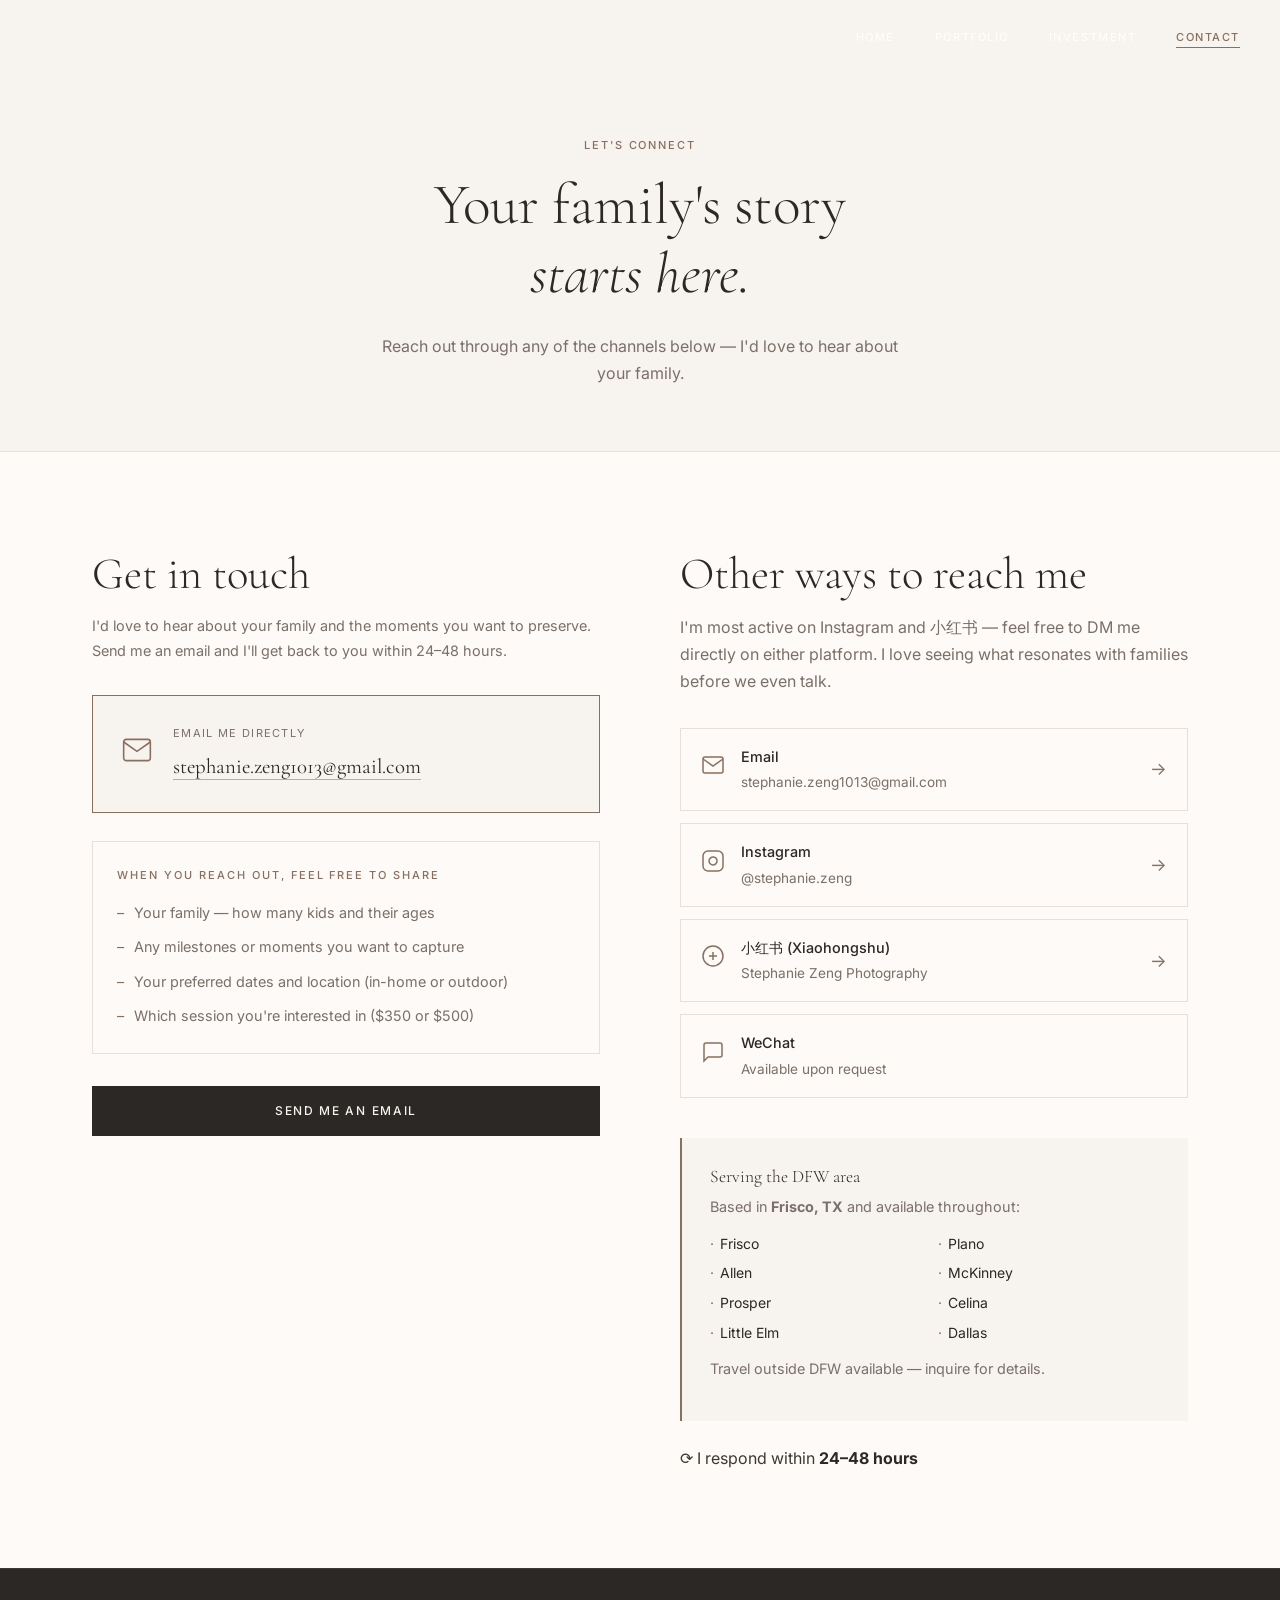
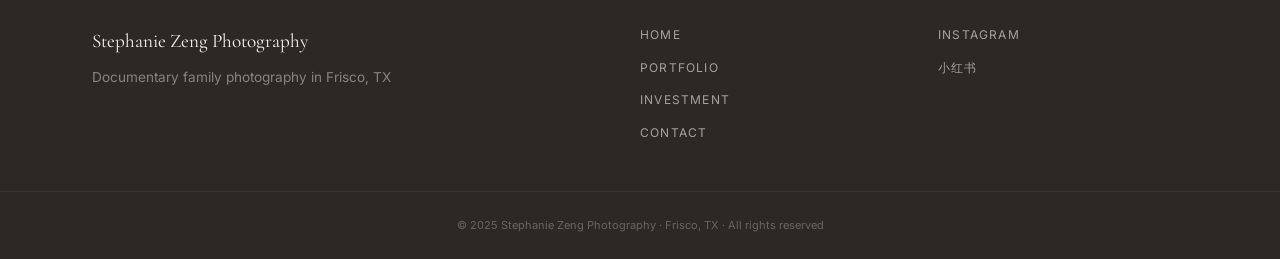
==== contact.html @ 724fb05b "Add files via upload" ====
<!DOCTYPE html>
<html lang="en">
<head>
  <meta charset="UTF-8" />
  <meta name="viewport" content="width=device-width, initial-scale=1.0" />
  <title>Contact | Stephanie Zeng Photography | Frisco Family Photographer</title>
  <meta name="description" content="Book a documentary family photography session with Stephanie Zeng in Frisco, Plano, Allen, McKinney, and Dallas TX. Reach out via email, Instagram, or WeChat." />
  <meta name="keywords" content="book Frisco family photographer, contact Dallas documentary photographer, family photography inquiry DFW, Plano family photo session booking" />
  <link rel="canonical" href="https://stephaniezeng.com/contact.html" />
  <link rel="preconnect" href="https://fonts.googleapis.com">
  <link href="https://fonts.googleapis.com/css2?family=Cormorant+Garamond:ital,wght@0,300;0,400;1,300;1,400&family=Inter:wght@300;400;500&display=swap" rel="stylesheet">
  <link rel="stylesheet" href="css/style.css" />
</head>
<body>

  <nav class="nav" id="nav">
    <a href="index.html" class="nav-logo">Stephanie Zeng</a>
    <button class="nav-toggle" id="navToggle" aria-label="Open menu">&#9776;</button>
    <ul class="nav-links" id="navLinks">
      <li><a href="index.html">Home</a></li>
      <li><a href="portfolio.html">Portfolio</a></li>
      <li><a href="investment.html">Investment</a></li>
      <li><a href="contact.html" class="active">Contact</a></li>
    </ul>
  </nav>

  <!-- PAGE HERO -->
  <section class="page-hero">
    <div class="container">
      <p class="eyebrow center">Let's Connect</p>
      <h1 class="center">Your family's story<br /><em>starts here.</em></h1>
      <p class="page-hero-sub center">Reach out through any of the channels below — I'd love to hear about your family.</p>
    </div>
  </section>

  <!-- CONTACT SECTION -->
  <section class="contact-section section">
    <div class="container contact-grid">

      <!-- EMAIL CARD -->
      <div class="contact-form-wrap">
        <h2>Get in touch</h2>
        <p class="contact-form-note">I'd love to hear about your family and the moments you want to preserve. Send me an email and I'll get back to you within 24–48 hours.</p>

        <div class="email-cta-card">
          <div class="email-cta-icon">
            <svg width="32" height="32" viewBox="0 0 24 24" fill="none" stroke="currentColor" stroke-width="1.2"><path d="M4 4h16c1.1 0 2 .9 2 2v12c0 1.1-.9 2-2 2H4c-1.1 0-2-.9-2-2V6c0-1.1.9-2 2-2z"/><polyline points="22,6 12,13 2,6"/></svg>
          </div>
          <div class="email-cta-text">
            <p class="email-cta-label">Email me directly</p>
            <a href="mailto:stephanie.zeng1013@gmail.com" class="email-cta-address">stephanie.zeng1013@gmail.com</a>
          </div>
        </div>

        <div class="email-what-to-include">
          <p class="eyebrow">When you reach out, feel free to share</p>
          <ul class="email-tips">
            <li>Your family — how many kids and their ages</li>
            <li>Any milestones or moments you want to capture</li>
            <li>Your preferred dates and location (in-home or outdoor)</li>
            <li>Which session you're interested in ($350 or $500)</li>
          </ul>
        </div>

        <a href="mailto:stephanie.zeng1013@gmail.com" class="btn-primary full-width" style="margin-top:32px;display:block;">Send Me an Email</a>
      </div>

      <!-- CONTACT INFO -->
      <div class="contact-info-wrap">
        <h2>Other ways to reach me</h2>
        <p>I'm most active on Instagram and 小红书 — feel free to DM me directly on either platform. I love seeing what resonates with families before we even talk.</p>

        <div class="contact-channels">

          <a href="mailto:stephanie.zeng1013@gmail.com" class="channel-card">
            <div class="channel-icon">
              <svg width="24" height="24" viewBox="0 0 24 24" fill="none" stroke="currentColor" stroke-width="1.5"><path d="M4 4h16c1.1 0 2 .9 2 2v12c0 1.1-.9 2-2 2H4c-1.1 0-2-.9-2-2V6c0-1.1.9-2 2-2z"/><polyline points="22,6 12,13 2,6"/></svg>
            </div>
            <div class="channel-text">
              <p class="channel-name">Email</p>
              <p class="channel-handle">stephanie.zeng1013@gmail.com</p>
            </div>
            <span class="channel-arrow">→</span>
          </a>

          <a href="https://www.instagram.com/stephanie.zeng" target="_blank" rel="noopener" class="channel-card">
            <div class="channel-icon">
              <svg width="24" height="24" viewBox="0 0 24 24" fill="none" stroke="currentColor" stroke-width="1.5"><rect x="2" y="2" width="20" height="20" rx="5" ry="5"/><path d="M16 11.37A4 4 0 1 1 12.63 8 4 4 0 0 1 16 11.37z"/><line x1="17.5" y1="6.5" x2="17.51" y2="6.5"/></svg>
            </div>
            <div class="channel-text">
              <p class="channel-name">Instagram</p>
              <p class="channel-handle">@stephanie.zeng</p>
            </div>
            <span class="channel-arrow">→</span>
          </a>

          <a href="https://xhslink.com/m/5gTc3pOrVRB" target="_blank" rel="noopener" class="channel-card">
            <div class="channel-icon">
              <svg width="24" height="24" viewBox="0 0 24 24" fill="none" stroke="currentColor" stroke-width="1.5"><path d="M12 2C6.48 2 2 6.48 2 12s4.48 10 10 10 10-4.48 10-10S17.52 2 12 2z"/><path d="M8 12h8M12 8v8"/></svg>
            </div>
            <div class="channel-text">
              <p class="channel-name">小红书 (Xiaohongshu)</p>
              <p class="channel-handle">Stephanie Zeng Photography</p>
            </div>
            <span class="channel-arrow">→</span>
          </a>

          <div class="channel-card no-link">
            <div class="channel-icon">
              <svg width="24" height="24" viewBox="0 0 24 24" fill="none" stroke="currentColor" stroke-width="1.5"><path d="M21 15a2 2 0 0 1-2 2H7l-4 4V5a2 2 0 0 1 2-2h14a2 2 0 0 1 2 2z"/></svg>
            </div>
            <div class="channel-text">
              <p class="channel-name">WeChat</p>
              <p class="channel-handle">Available upon request</p>
            </div>
          </div>

        </div>

        <div class="contact-location-note">
          <h3>Serving the DFW area</h3>
          <p>Based in <strong>Frisco, TX</strong> and available throughout:</p>
          <ul class="location-list">
            <li>Frisco</li>
            <li>Plano</li>
            <li>Allen</li>
            <li>McKinney</li>
            <li>Prosper</li>
            <li>Celina</li>
            <li>Little Elm</li>
            <li>Dallas</li>
          </ul>
          <p class="location-note-sub">Travel outside DFW available — inquire for details.</p>
        </div>

        <div class="response-time">
          <p>⟳ I respond within <strong>24–48 hours</strong></p>
        </div>

      </div>
    </div>
  </section>

  <footer class="footer">
    <div class="container footer-inner">
      <div class="footer-brand">
        <p class="footer-logo">Stephanie Zeng Photography</p>
        <p class="footer-tagline">Documentary family photography in Frisco, TX</p>
      </div>
      <div class="footer-links">
        <a href="index.html">Home</a>
        <a href="portfolio.html">Portfolio</a>
        <a href="investment.html">Investment</a>
        <a href="contact.html">Contact</a>
      </div>
      <div class="footer-social">
        <a href="https://www.instagram.com/stephanie.zeng" target="_blank" rel="noopener">Instagram</a>
        <a href="https://xhslink.com/m/5gTc3pOrVRB" target="_blank" rel="noopener">小红书</a>
      </div>
    </div>
    <p class="footer-copy">&copy; 2025 Stephanie Zeng Photography · Frisco, TX · All rights reserved</p>
  </footer>

  <script src="js/main.js"></script>
</body>
</html>
---- css/style.css ----
/* =========================================
   STEPHANIE ZENG PHOTOGRAPHY
   Design: Warm film-toned, editorial minimal
   Palette: Warm ivory, deep charcoal, dusty clay
   Type: Cormorant Garamond (display) + Inter (body)
   ========================================= */

:root {
  --ivory: #F7F3EE;
  --warm-white: #FDFAF7;
  --charcoal: #2C2825;
  --charcoal-soft: #4A4540;
  --clay: #8B6F5E;
  --clay-light: #C4A898;
  --warm-gray: #E8E0D8;
  --warm-gray-mid: #D0C8BF;
  --text-body: #3D3830;
  --text-muted: #7A7068;
  --font-display: 'Cormorant Garamond', Georgia, serif;
  --font-body: 'Inter', system-ui, sans-serif;
  --nav-h: 72px;
  --max-w: 1160px;
  --radius: 2px;
  --transition: 0.3s ease;
}

*, *::before, *::after { box-sizing: border-box; margin: 0; padding: 0; }

html { scroll-behavior: smooth; }

body {
  font-family: var(--font-body);
  background: var(--warm-white);
  color: var(--text-body);
  font-size: 16px;
  line-height: 1.7;
  -webkit-font-smoothing: antialiased;
}

img { display: block; width: 100%; height: 100%; object-fit: cover; }

a { color: inherit; text-decoration: none; }

ul { list-style: none; }

/* ---- UTILITIES ---- */
.container { max-width: var(--max-w); margin: 0 auto; padding: 0 32px; }
.section { padding: 96px 0; }
.bg-warm { background: var(--ivory); }
.center { text-align: center; }
.eyebrow {
  font-family: var(--font-body);
  font-size: 11px;
  font-weight: 500;
  letter-spacing: 0.18em;
  text-transform: uppercase;
  color: var(--clay);
  margin-bottom: 16px;
}
.mt-lg { margin-top: 56px; }

h1, h2, h3 {
  font-family: var(--font-display);
  font-weight: 300;
  line-height: 1.2;
  color: var(--charcoal);
}

h1 { font-size: clamp(2.6rem, 6vw, 4.2rem); margin-bottom: 24px; }
h2 { font-size: clamp(1.9rem, 4vw, 2.8rem); margin-bottom: 24px; }
h3 { font-size: 1.4rem; margin-bottom: 12px; }
em { font-style: italic; }

p { margin-bottom: 16px; color: var(--text-body); font-size: 1rem; }
p:last-child { margin-bottom: 0; }

/* ---- BUTTONS ---- */
.btn-primary, .btn-secondary, .btn-light {
  display: inline-block;
  font-family: var(--font-body);
  font-size: 12px;
  font-weight: 500;
  letter-spacing: 0.14em;
  text-transform: uppercase;
  padding: 14px 36px;
  border: 1px solid;
  transition: all var(--transition);
  cursor: pointer;
}

.btn-primary {
  background: var(--charcoal);
  color: var(--ivory);
  border-color: var(--charcoal);
}
.btn-primary:hover { background: var(--clay); border-color: var(--clay); }

.btn-secondary {
  background: transparent;
  color: var(--charcoal);
  border-color: var(--charcoal);
}
.btn-secondary:hover { background: var(--charcoal); color: var(--ivory); }

.btn-light {
  background: transparent;
  color: var(--ivory);
  border-color: rgba(255,255,255,0.6);
}
.btn-light:hover { background: rgba(255,255,255,0.1); border-color: var(--ivory); }

.full-width { width: 100%; text-align: center; }

/* =========================================
   NAV
   ========================================= */
.nav {
  position: fixed;
  top: 0; left: 0; right: 0;
  height: var(--nav-h);
  display: flex;
  align-items: center;
  justify-content: space-between;
  padding: 0 40px;
  z-index: 100;
  transition: background var(--transition), box-shadow var(--transition);
}

.nav.scrolled {
  background: rgba(253, 250, 247, 0.96);
  backdrop-filter: blur(8px);
  box-shadow: 0 1px 0 var(--warm-gray);
}

.nav-logo {
  font-family: var(--font-display);
  font-size: 1.3rem;
  font-weight: 300;
  letter-spacing: 0.04em;
  color: var(--ivory);
  transition: color var(--transition);
}

.nav.scrolled .nav-logo { color: var(--charcoal); }

.nav-links {
  display: flex;
  gap: 40px;
  align-items: center;
}

.nav-links a {
  font-family: var(--font-body);
  font-size: 11px;
  font-weight: 500;
  letter-spacing: 0.14em;
  text-transform: uppercase;
  color: rgba(255,255,255,0.85);
  transition: color var(--transition);
  position: relative;
}

.nav.scrolled .nav-links a { color: var(--charcoal-soft); }
.nav-links a.active,
.nav-links a:hover { color: var(--clay) !important; }

.nav-links a::after {
  content: '';
  position: absolute;
  bottom: -4px; left: 0; right: 0;
  height: 1px;
  background: var(--clay);
  transform: scaleX(0);
  transition: transform var(--transition);
}
.nav-links a.active::after,
.nav-links a:hover::after { transform: scaleX(1); }

.nav-toggle {
  display: none;
  background: none;
  border: none;
  font-size: 1.4rem;
  color: var(--ivory);
  cursor: pointer;
}
.nav.scrolled .nav-toggle { color: var(--charcoal); }

/* =========================================
   HERO
   ========================================= */
.hero {
  position: relative;
  height: 100vh;
  min-height: 600px;
  display: flex;
  align-items: center;
  justify-content: center;
  overflow: hidden;
}

.hero-image-wrap {
  position: absolute;
  inset: 0;
  background: var(--charcoal);
}

.hero-img {
  position: absolute;
  inset: 0;
  opacity: 0.75;
}

.hero-overlay {
  position: absolute;
  inset: 0;
  background: linear-gradient(to bottom, rgba(30,25,20,0.35) 0%, rgba(30,25,20,0.55) 100%);
}

.hero-content {
  position: relative;
  z-index: 2;
  text-align: center;
  padding: 0 24px;
  max-width: 760px;
}

.hero-eyebrow {
  color: var(--clay-light);
  font-size: 11px;
  letter-spacing: 0.22em;
  text-transform: uppercase;
  font-weight: 500;
  margin-bottom: 24px;
}

.hero-headline {
  font-family: var(--font-display);
  font-size: clamp(2.8rem, 7vw, 5rem);
  font-weight: 300;
  color: var(--ivory);
  line-height: 1.15;
  margin-bottom: 20px;
}

.hero-sub {
  color: rgba(247,243,238,0.8);
  font-size: 1.05rem;
  font-weight: 300;
  margin-bottom: 40px;
  letter-spacing: 0.02em;
}

.hero-scroll {
  position: absolute;
  bottom: 36px;
  left: 50%;
  transform: translateX(-50%);
  font-size: 10px;
  letter-spacing: 0.2em;
  text-transform: uppercase;
  color: rgba(255,255,255,0.5);
  z-index: 2;
}

.hero-scroll::after {
  content: '';
  display: block;
  width: 1px;
  height: 40px;
  background: rgba(255,255,255,0.3);
  margin: 8px auto 0;
  animation: scrollLine 2s ease infinite;
}

@keyframes scrollLine {
  0% { transform: scaleY(0); transform-origin: top; }
  50% { transform: scaleY(1); transform-origin: top; }
  51% { transform: scaleY(1); transform-origin: bottom; }
  100% { transform: scaleY(0); transform-origin: bottom; }
}

/* =========================================
   INTRO
   ========================================= */
.intro-grid {
  display: grid;
  grid-template-columns: 1fr 1fr;
  gap: 80px;
  align-items: center;
}

.intro-image-wrap {
  aspect-ratio: 3/4;
  overflow: hidden;
  background: var(--warm-gray);
}

.intro-image-wrap img { transition: transform 0.6s ease; }
.intro-image-wrap:hover img { transform: scale(1.02); }

.intro-text h2 { margin-bottom: 20px; }
.intro-text p { color: var(--text-muted); margin-bottom: 16px; }
.intro-text .btn-secondary { margin-top: 16px; }

/* =========================================
   BELIEFS
   ========================================= */
.beliefs-inner { max-width: 900px; margin: 0 auto; }
.beliefs-inner h2 { margin-bottom: 56px; }

.beliefs-grid {
  display: grid;
  grid-template-columns: repeat(3, 1fr);
  gap: 48px;
}

.belief-card { text-align: center; }
.belief-icon {
  display: block;
  font-size: 2rem;
  color: var(--clay);
  margin-bottom: 16px;
  line-height: 1;
}
.belief-card h3 { font-size: 1.25rem; margin-bottom: 10px; }
.belief-card p { color: var(--text-muted); font-size: 0.95rem; }

/* =========================================
   PREVIEW GALLERY
   ========================================= */
.preview-grid {
  display: grid;
  grid-template-columns: repeat(4, 1fr);
  grid-template-rows: auto auto;
  gap: 12px;
}

.preview-item { overflow: hidden; background: var(--warm-gray); aspect-ratio: 3/4; }
.preview-item.tall { grid-row: span 1; aspect-ratio: 2/3; }
.preview-item img { transition: transform 0.5s ease; height: 100%; }
.preview-item:hover img { transform: scale(1.04); }

/* =========================================
   CTA BAND
   ========================================= */
.cta-band {
  background: var(--charcoal);
  padding: 80px 0;
}

.cta-band-inner {
  text-align: center;
}

.cta-band h2 {
  color: var(--ivory);
  font-size: clamp(1.8rem, 4vw, 2.6rem);
  margin-bottom: 12px;
}

.cta-band p {
  color: rgba(247,243,238,0.65);
  font-size: 0.95rem;
  margin-bottom: 32px;
}

/* =========================================
   FOOTER
   ========================================= */
.footer {
  background: var(--charcoal);
  border-top: 1px solid rgba(255,255,255,0.08);
  padding: 56px 0 24px;
}

.footer-inner {
  display: grid;
  grid-template-columns: 2fr 1fr 1fr;
  gap: 48px;
  margin-bottom: 48px;
}

.footer-logo {
  font-family: var(--font-display);
  font-size: 1.2rem;
  color: var(--ivory);
  margin-bottom: 8px;
}

.footer-tagline {
  font-size: 0.85rem;
  color: rgba(247,243,238,0.45);
}

.footer-links, .footer-social {
  display: flex;
  flex-direction: column;
  gap: 12px;
}

.footer-links a, .footer-social a {
  font-size: 12px;
  letter-spacing: 0.1em;
  text-transform: uppercase;
  color: rgba(247,243,238,0.6);
  transition: color var(--transition);
}

.footer-links a:hover, .footer-social a:hover { color: var(--clay-light); }

.footer-copy {
  text-align: center;
  font-size: 11px;
  color: rgba(247,243,238,0.3);
  border-top: 1px solid rgba(255,255,255,0.06);
  padding-top: 24px;
  margin-bottom: 0;
}

/* =========================================
   PAGE HERO (inner pages)
   ========================================= */
.page-hero {
  padding: calc(var(--nav-h) + 64px) 0 64px;
  background: var(--ivory);
  border-bottom: 1px solid var(--warm-gray);
}

.page-hero h1 { font-size: clamp(2.2rem, 5vw, 3.6rem); }

.page-hero-sub {
  max-width: 540px;
  margin: 0 auto;
  color: var(--text-muted);
  font-size: 1rem;
}

/* =========================================
   PORTFOLIO PAGE
   ========================================= */
.filter-bar {
  padding: 28px 0;
  border-bottom: 1px solid var(--warm-gray);
  background: var(--warm-white);
}

.filter-inner {
  display: flex;
  gap: 8px;
  flex-wrap: wrap;
}

.filter-btn {
  background: none;
  border: 1px solid var(--warm-gray-mid);
  padding: 8px 20px;
  font-family: var(--font-body);
  font-size: 11px;
  letter-spacing: 0.12em;
  text-transform: uppercase;
  color: var(--text-muted);
  cursor: pointer;
  transition: all var(--transition);
}

.filter-btn:hover,
.filter-btn.active {
  background: var(--charcoal);
  border-color: var(--charcoal);
  color: var(--ivory);
}

.gallery-section { padding-top: 56px; }

.masonry-grid {
  columns: 3;
  column-gap: 16px;
}

.masonry-item {
  break-inside: avoid;
  margin-bottom: 16px;
  position: relative;
  overflow: hidden;
  background: var(--warm-gray);
  cursor: pointer;
}

.masonry-item img {
  width: 100%;
  height: auto;
  display: block;
  transition: transform 0.5s ease;
}

.masonry-item:hover img { transform: scale(1.03); }

.masonry-label {
  position: absolute;
  bottom: 0; left: 0; right: 0;
  padding: 12px 16px;
  font-size: 10px;
  letter-spacing: 0.14em;
  text-transform: uppercase;
  color: rgba(255,255,255,0.85);
  background: linear-gradient(transparent, rgba(30,25,20,0.5));
  opacity: 0;
  transition: opacity var(--transition);
}

.masonry-item:hover .masonry-label { opacity: 1; }

/* hidden filter */
.masonry-item.hidden { display: none; }

/* =========================================
   INVESTMENT PAGE
   ========================================= */
.packages { padding-top: 72px; }

.packages-grid {
  display: grid;
  grid-template-columns: 1fr 1fr;
  gap: 32px;
  max-width: 860px;
  margin: 0 auto;
}

.package-card {
  border: 1px solid var(--warm-gray);
  padding: 48px 40px;
  position: relative;
  transition: box-shadow var(--transition);
}

.package-card:hover {
  box-shadow: 0 8px 32px rgba(44,40,37,0.08);
}

.package-card.featured {
  border-color: var(--clay);
  background: var(--ivory);
}

.package-badge {
  position: absolute;
  top: -1px; right: 32px;
  background: var(--clay);
  color: var(--ivory);
  font-size: 10px;
  letter-spacing: 0.14em;
  text-transform: uppercase;
  padding: 6px 14px;
}

.package-label {
  font-family: var(--font-display);
  font-size: 1.3rem;
  font-weight: 300;
  color: var(--charcoal);
  margin-bottom: 8px;
}

.package-price {
  font-family: var(--font-display);
  font-size: 3.2rem;
  font-weight: 300;
  color: var(--charcoal);
  line-height: 1;
  margin-bottom: 4px;
}

.package-duration {
  font-size: 0.85rem;
  color: var(--clay);
  letter-spacing: 0.1em;
  text-transform: uppercase;
  margin-bottom: 32px;
  padding-bottom: 32px;
  border-bottom: 1px solid var(--warm-gray);
}

.package-includes {
  list-style: none;
  margin-bottom: 40px;
}

.package-includes li {
  font-size: 0.95rem;
  color: var(--text-muted);
  padding: 10px 0;
  border-bottom: 1px solid var(--warm-gray);
  display: flex;
  align-items: center;
  gap: 10px;
}

.package-includes li::before {
  content: '–';
  color: var(--clay);
  flex-shrink: 0;
}

/* INCLUDED GRID */
.included-grid {
  display: grid;
  grid-template-columns: repeat(3, 1fr);
  gap: 40px;
  margin-top: 56px;
}

.included-item h3 { font-size: 1.1rem; margin-bottom: 8px; }
.included-item p { font-size: 0.9rem; color: var(--text-muted); }

/* FAQ */
.faq-inner { max-width: 760px; margin: 0 auto; }
.faq-inner h2 { margin-bottom: 48px; }
.faq-list { border-top: 1px solid var(--warm-gray); }

.faq-item { border-bottom: 1px solid var(--warm-gray); }

.faq-q {
  width: 100%;
  background: none;
  border: none;
  padding: 24px 0;
  font-family: var(--font-display);
  font-size: 1.15rem;
  font-weight: 300;
  color: var(--charcoal);
  text-align: left;
  cursor: pointer;
  display: flex;
  justify-content: space-between;
  align-items: center;
  gap: 16px;
}

.faq-q::after {
  content: '+';
  font-size: 1.4rem;
  color: var(--clay);
  flex-shrink: 0;
  transition: transform var(--transition);
}

.faq-q[aria-expanded="true"]::after { transform: rotate(45deg); }

.faq-a {
  display: none;
  padding-bottom: 24px;
}

.faq-a p { color: var(--text-muted); font-size: 0.95rem; }
.faq-a.open { display: block; }

/* =========================================
   CONTACT PAGE
   ========================================= */
.contact-grid {
  display: grid;
  grid-template-columns: 1fr 1fr;
  gap: 80px;
  align-items: start;
}

.contact-form-wrap h2,
.contact-info-wrap h2 { margin-bottom: 12px; }

.contact-form-note {
  color: var(--text-muted);
  font-size: 0.9rem;
  margin-bottom: 32px;
}

.contact-form { display: flex; flex-direction: column; gap: 20px; }

.form-row { display: grid; grid-template-columns: 1fr 1fr; gap: 16px; }

.form-group { display: flex; flex-direction: column; gap: 6px; }

.form-group label {
  font-size: 11px;
  letter-spacing: 0.12em;
  text-transform: uppercase;
  font-weight: 500;
  color: var(--charcoal);
}

.form-group input,
.form-group select,
.form-group textarea {
  font-family: var(--font-body);
  font-size: 0.95rem;
  padding: 12px 16px;
  border: 1px solid var(--warm-gray-mid);
  background: var(--warm-white);
  color: var(--charcoal);
  outline: none;
  transition: border-color var(--transition);
  border-radius: 0;
  appearance: none;
}

.form-group input:focus,
.form-group select:focus,
.form-group textarea:focus { border-color: var(--clay); }

.form-group textarea { resize: vertical; min-height: 120px; }

.form-privacy {
  font-size: 11px;
  color: var(--text-muted);
  text-align: center;
  margin-top: 8px;
}

/* CHANNELS */
.contact-info-wrap > p { color: var(--text-muted); margin-bottom: 32px; }

.contact-channels { display: flex; flex-direction: column; gap: 12px; margin-bottom: 40px; }

.channel-card {
  display: flex;
  align-items: center;
  gap: 16px;
  padding: 16px 20px;
  border: 1px solid var(--warm-gray);
  transition: all var(--transition);
}

a.channel-card:hover {
  border-color: var(--clay);
  background: var(--ivory);
}

.channel-icon { color: var(--clay); flex-shrink: 0; }

.channel-name {
  font-size: 0.9rem;
  font-weight: 500;
  color: var(--charcoal);
  margin-bottom: 2px;
}

.channel-handle { font-size: 0.85rem; color: var(--text-muted); }

.channel-arrow { margin-left: auto; color: var(--clay); font-size: 1.1rem; }

.contact-location-note {
  padding: 28px;
  background: var(--ivory);
  border-left: 2px solid var(--clay);
  margin-bottom: 24px;
}

.contact-location-note h3 { font-size: 1.1rem; margin-bottom: 8px; }
.contact-location-note > p { font-size: 0.9rem; color: var(--text-muted); margin-bottom: 12px; }

.location-list {
  display: grid;
  grid-template-columns: 1fr 1fr;
  gap: 6px;
  margin-bottom: 12px;
}

.location-list li {
  font-size: 0.875rem;
  color: var(--charcoal);
  display: flex;
  align-items: center;
  gap: 6px;
}

.location-list li::before { content: '·'; color: var(--clay); }

.location-note-sub { font-size: 0.8rem; color: var(--text-muted); }

.response-time {
  font-size: 0.85rem;
  color: var(--text-muted);
  display: flex;
  align-items: center;
  gap: 8px;
}

.response-time strong { color: var(--charcoal); }

/* =========================================
   RESPONSIVE
   ========================================= */
@media (max-width: 1024px) {
  .intro-grid { grid-template-columns: 1fr; gap: 48px; }
  .intro-image-wrap { aspect-ratio: 16/9; max-height: 500px; }
  .preview-grid { grid-template-columns: repeat(2, 1fr); }
  .included-grid { grid-template-columns: repeat(2, 1fr); }
}

@media (max-width: 768px) {
  :root { --nav-h: 60px; }
  .container { padding: 0 20px; }
  .section { padding: 64px 0; }

  .nav { padding: 0 20px; }
  .nav-toggle { display: block; }
  .nav-links {
    position: fixed;
    top: var(--nav-h); left: 0; right: 0;
    background: var(--warm-white);
    flex-direction: column;
    gap: 0;
    padding: 16px 0 32px;
    transform: translateY(-110%);
    transition: transform 0.3s ease;
    box-shadow: 0 4px 20px rgba(0,0,0,0.1);
  }
  .nav-links.open { transform: translateY(0); }
  .nav-links a {
    display: block;
    padding: 14px 24px;
    color: var(--charcoal-soft) !important;
    font-size: 13px;
  }

  .beliefs-grid { grid-template-columns: 1fr; gap: 32px; }
  .packages-grid { grid-template-columns: 1fr; }
  .masonry-grid { columns: 2; }
  .contact-grid { grid-template-columns: 1fr; gap: 48px; }
  .form-row { grid-template-columns: 1fr; }
  .footer-inner { grid-template-columns: 1fr; gap: 32px; }
  .included-grid { grid-template-columns: 1fr; }
  .preview-grid { grid-template-columns: repeat(2, 1fr); gap: 8px; }
}

@media (max-width: 480px) {
  .masonry-grid { columns: 1; }
  .preview-grid { grid-template-columns: 1fr; }
}

/* =========================================
   EMAIL CTA CARD (contact page)
   ========================================= */
.email-cta-card {
  display: flex;
  align-items: center;
  gap: 20px;
  padding: 28px;
  border: 1px solid var(--clay);
  background: var(--ivory);
  margin: 28px 0;
}

.email-cta-icon { color: var(--clay); flex-shrink: 0; }

.email-cta-label {
  font-size: 11px;
  letter-spacing: 0.12em;
  text-transform: uppercase;
  color: var(--text-muted);
  margin-bottom: 6px;
}

.email-cta-address {
  font-family: var(--font-display);
  font-size: 1.3rem;
  color: var(--charcoal);
  text-decoration: none;
  border-bottom: 1px solid var(--clay-light);
  transition: color var(--transition);
}

.email-cta-address:hover { color: var(--clay); }

.email-what-to-include {
  padding: 24px;
  background: var(--warm-white);
  border: 1px solid var(--warm-gray);
  margin-top: 8px;
}

.email-what-to-include .eyebrow { margin-bottom: 16px; }

.email-tips {
  list-style: none;
  display: flex;
  flex-direction: column;
  gap: 10px;
}

.email-tips li {
  font-size: 0.9rem;
  color: var(--text-muted);
  display: flex;
  align-items: flex-start;
  gap: 10px;
}

.email-tips li::before {
  content: '–';
  color: var(--clay);
  flex-shrink: 0;
}
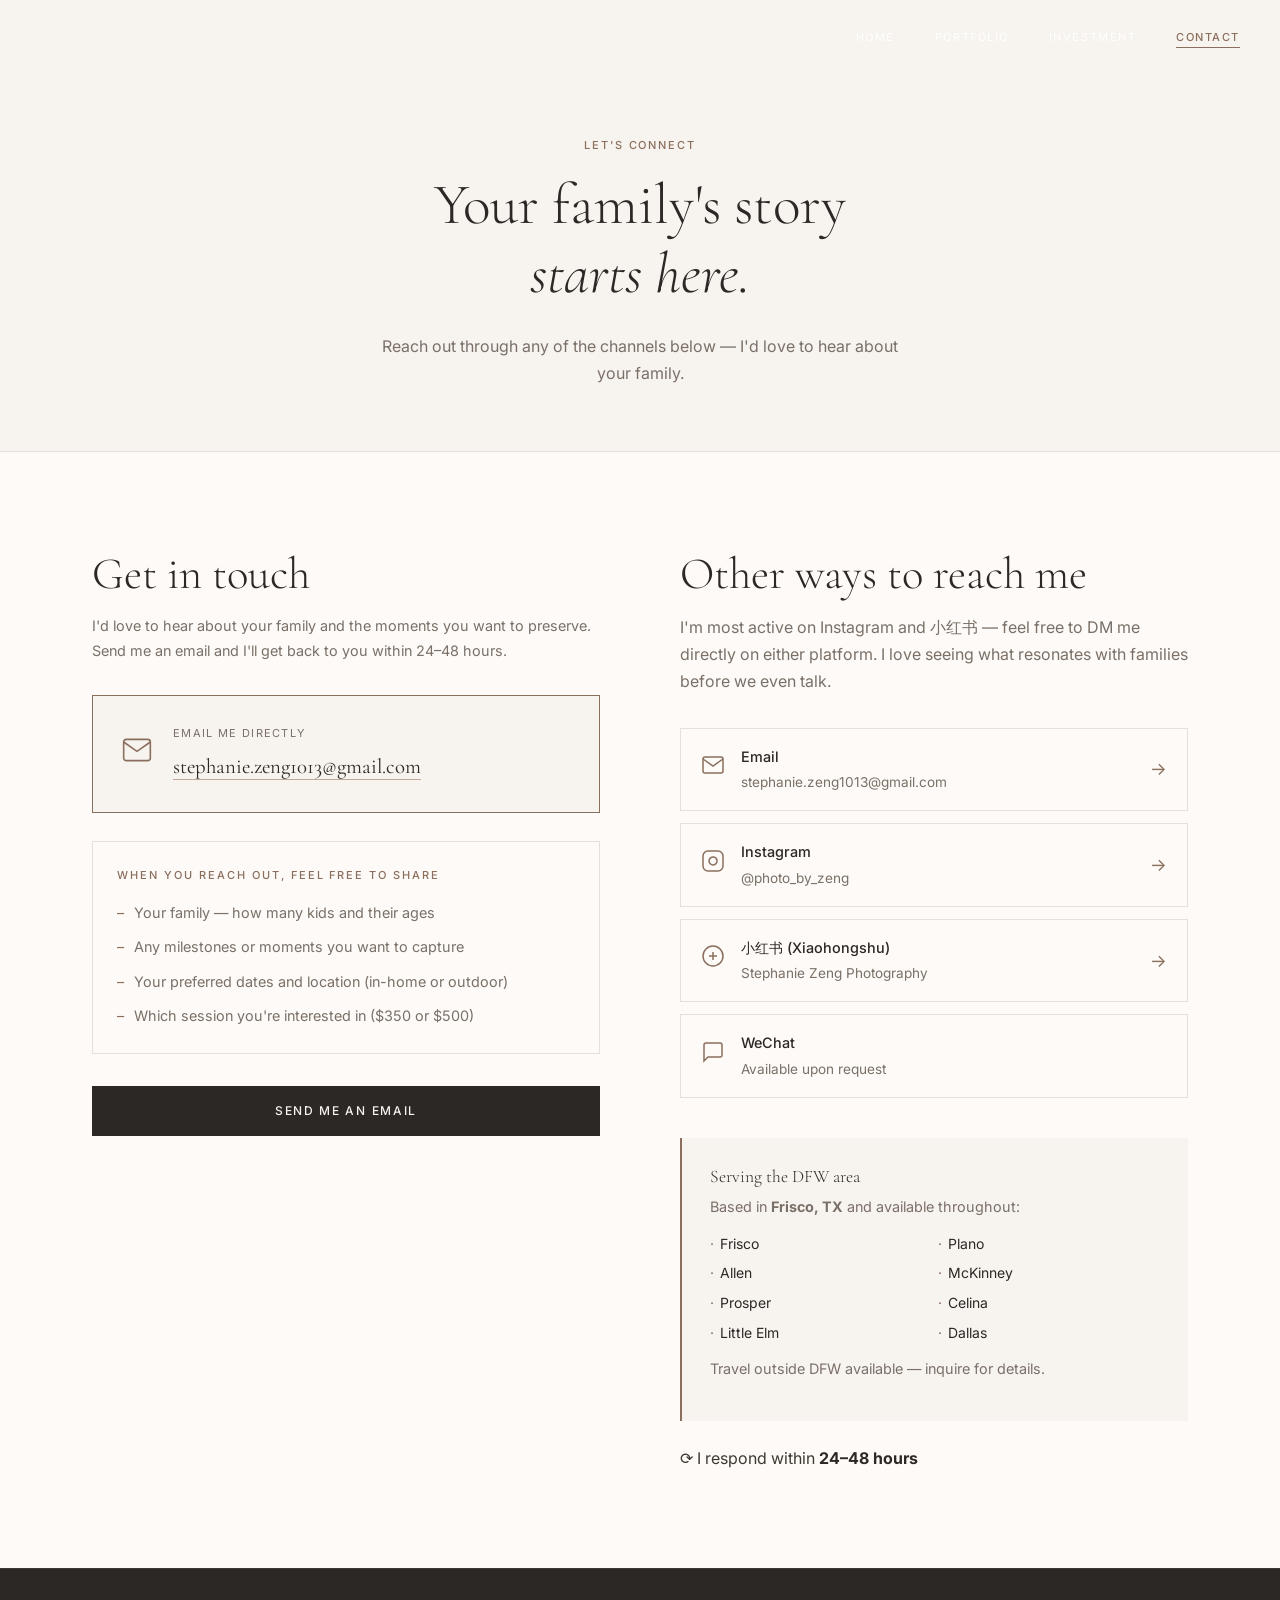
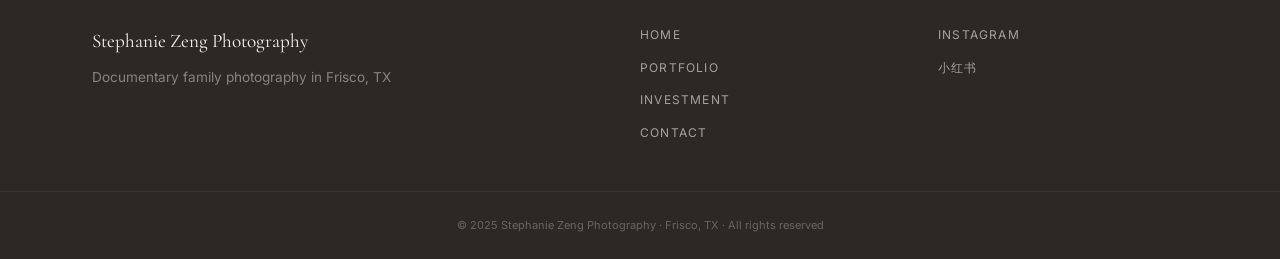
==== commit e5778132: "Update contact.html" ====
--- a/contact.html
+++ b/contact.html
@@ -83,13 +83,13 @@
             <span class="channel-arrow">→</span>
           </a>
 
-          <a href="https://www.instagram.com/stephanie.zeng" target="_blank" rel="noopener" class="channel-card">
+          <a href="https://www.instagram.com/photo_by_zeng" target="_blank" rel="noopener" class="channel-card">
             <div class="channel-icon">
               <svg width="24" height="24" viewBox="0 0 24 24" fill="none" stroke="currentColor" stroke-width="1.5"><rect x="2" y="2" width="20" height="20" rx="5" ry="5"/><path d="M16 11.37A4 4 0 1 1 12.63 8 4 4 0 0 1 16 11.37z"/><line x1="17.5" y1="6.5" x2="17.51" y2="6.5"/></svg>
             </div>
             <div class="channel-text">
               <p class="channel-name">Instagram</p>
-              <p class="channel-handle">@stephanie.zeng</p>
+              <p class="channel-handle">@photo_by_zeng</p>
             </div>
             <span class="channel-arrow">→</span>
           </a>
@@ -154,7 +154,7 @@
         <a href="contact.html">Contact</a>
       </div>
       <div class="footer-social">
-        <a href="https://www.instagram.com/stephanie.zeng" target="_blank" rel="noopener">Instagram</a>
+        <a href="https://www.instagram.com/photo_by_zeng" target="_blank" rel="noopener">Instagram</a>
         <a href="https://xhslink.com/m/5gTc3pOrVRB" target="_blank" rel="noopener">小红书</a>
       </div>
     </div>
